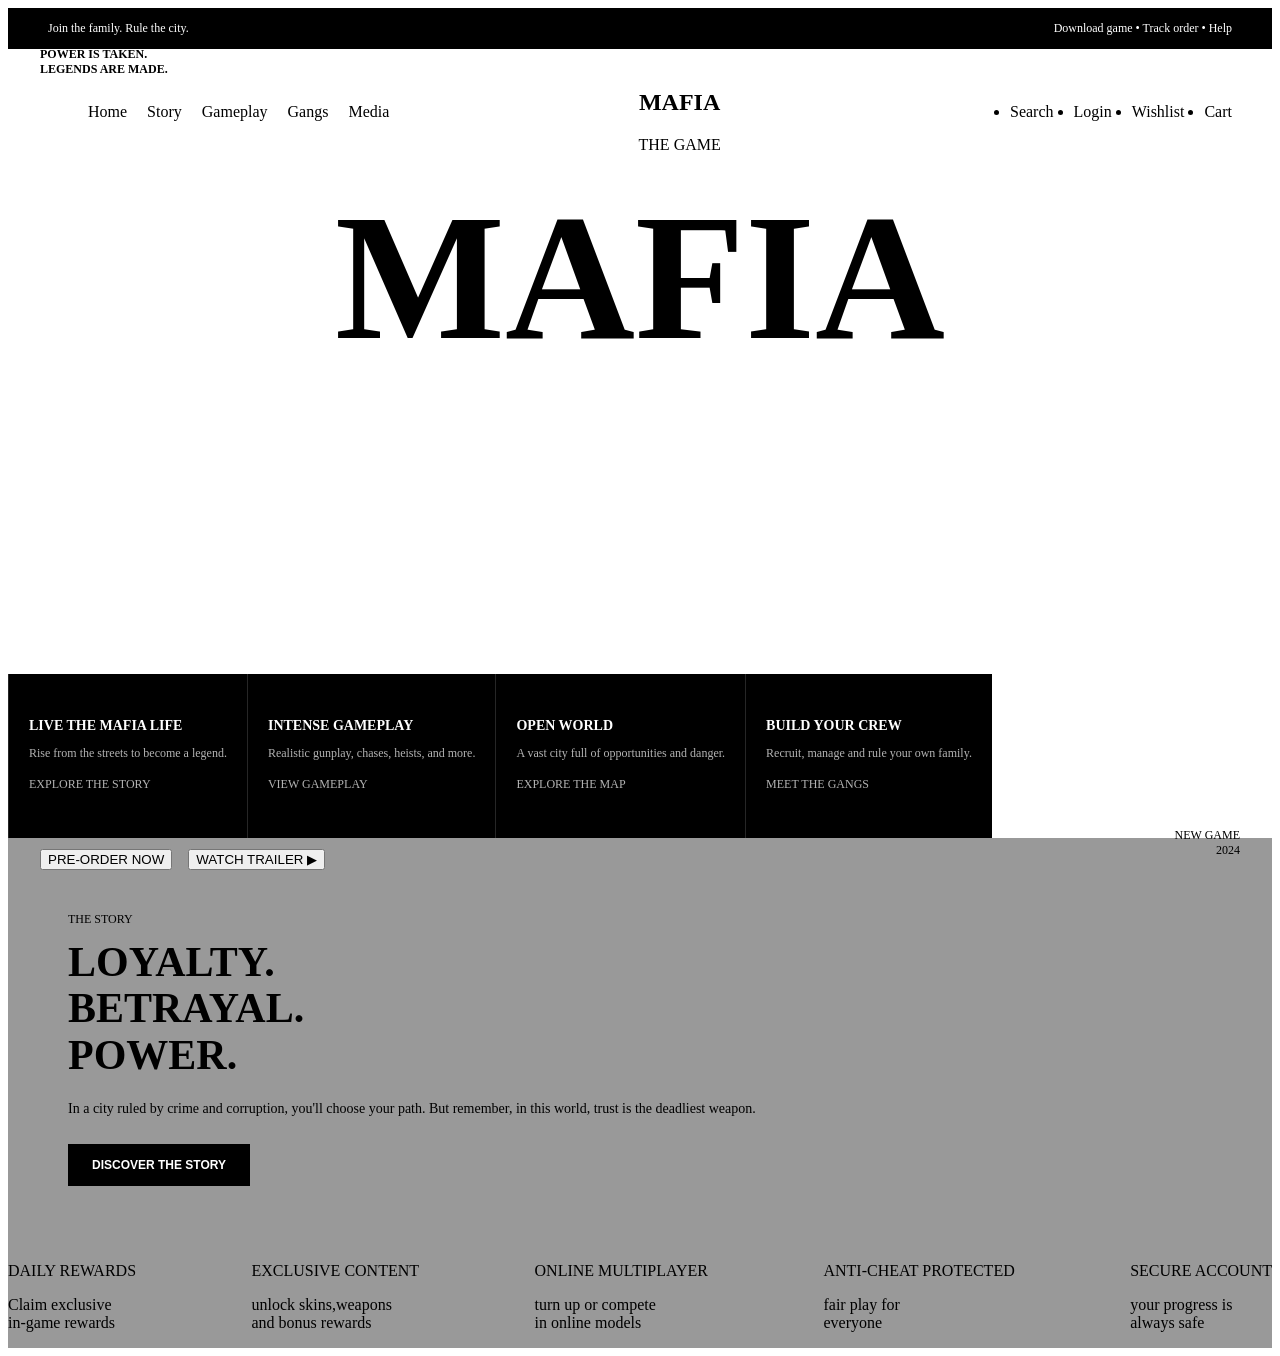
==== index.html @ 6b1ad211 "Prepare Mafia site for GitHub Pages" ====
<!DOCTYPE html>
<html lang="en">
<head>
    <meta charset="UTF-8">
    <meta name="viewport" content="width=device-width, initial-scale=1.0">
    <meta http-equiv="refresh" content="0; url=Mafia%20website/indexm.html">
    <title>Mafia</title>
    <script>window.location.replace('Mafia%20website/indexm.html');</script>
</head>
<body></body>

  </body>
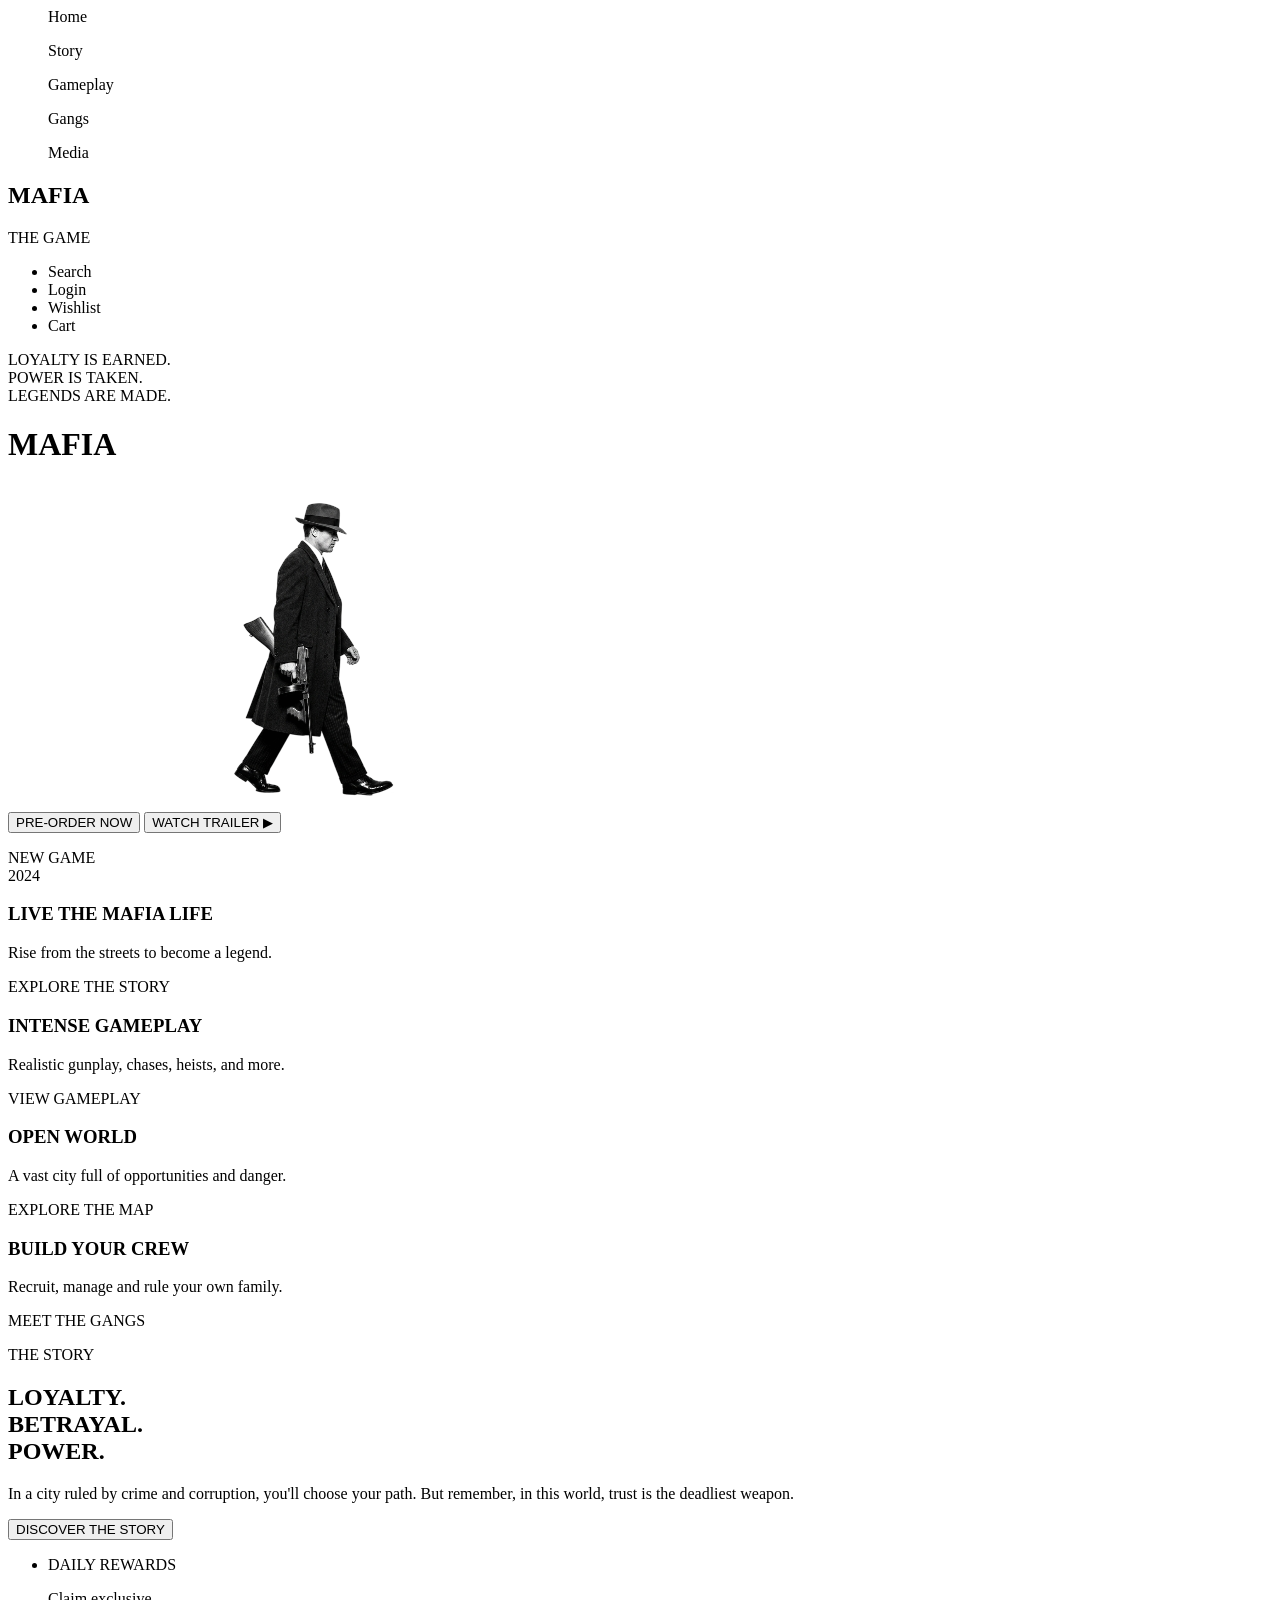
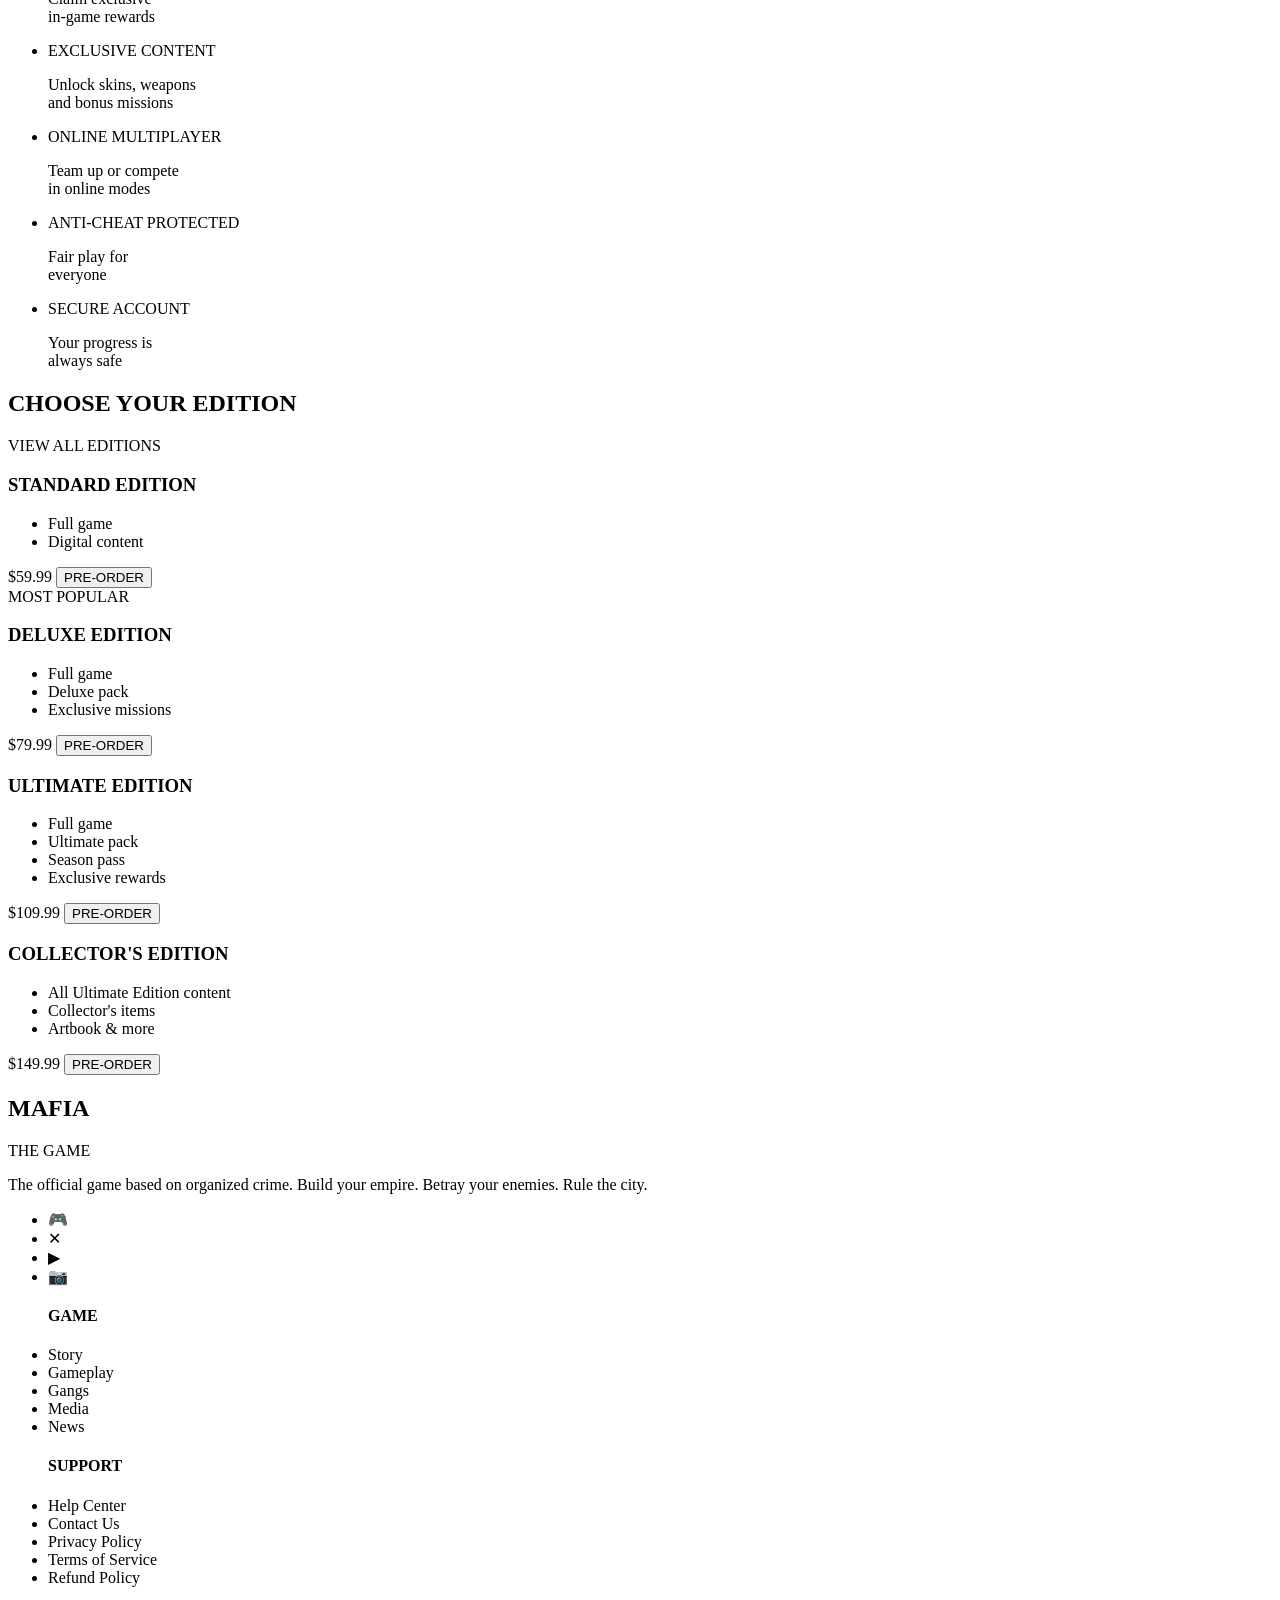
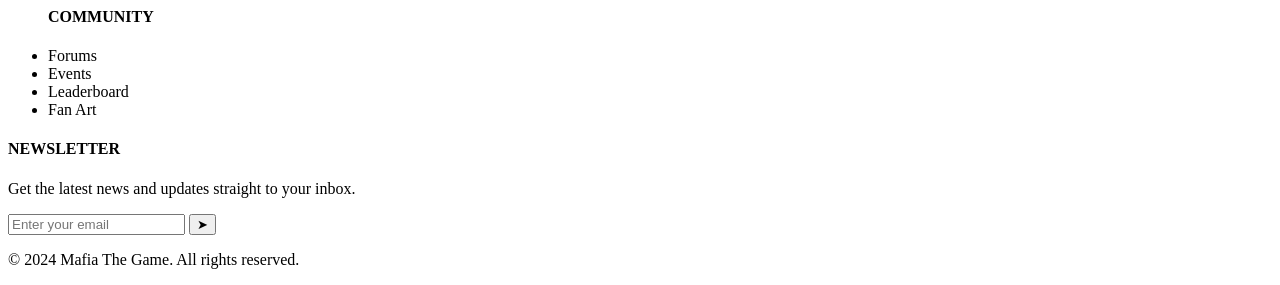
==== commit e917e121: "Move website files to project root" ====
--- a/index.html
+++ b/index.html
@@ -1,12 +1,270 @@
-<!DOCTYPE html>
 <html lang="en">
 <head>
-    <meta charset="UTF-8">
-    <meta name="viewport" content="width=device-width, initial-scale=1.0">
-    <meta http-equiv="refresh" content="0; url=Mafia%20website/indexm.html">
-    <title>Mafia</title>
-    <script>window.location.replace('Mafia%20website/indexm.html');</script>
+  <meta charset="UTF-8">
+  <meta name="viewport" content="width=device-width, initial-scale=1.0">
+  <title>MAFIA WEBSITE</title>
+  <link rel="stylesheet" href="stylemt.css">
+  <link rel="preconnect" href="https://fonts.googleapis.com">
+<link rel="preconnect" href="https://fonts.gstatic.com" crossorigin>
+<link href="https://fonts.googleapis.com/css2?family=Roboto:ital,wght@0,100..900;1,100..900&display=swap" rel="stylesheet">
 </head>
-<body></body>
-
-  </body>+<body>
+
+<header>
+<!--NAV SECTION -->
+  <nav>
+    <ul class="nav-items">
+      <p>Home</p>
+      <p>Story</p>
+      <p>Gameplay</p>
+      <p>Gangs</p>
+      <p>Media</p>
+    </ul>
+
+    <div class="logo">
+    <h1>MAFIA</h1>
+      <span>THE GAME</span>
+      </div>
+
+    <ul class="nav-icons">
+      <li>Search</li>
+      <li>Login</li>
+      <li>Wishlist</li>
+      <li>Cart</li>
+    </ul>
+  </nav>
+<!--HERO SECTION -->
+  <div class="hero">
+     <div class="hero-text"> 
+      <p>LOYALTY IS EARNED.<br>POWER IS TAKEN.<br>LEGENDS ARE MADE.</p>
+    </div>
+    <h1 class="hero-title">MAFIA</h1>
+    <img src="6ce54f5b-a9f6-4060-be61-61be4fbfde35_removalai_preview.png" alt="Mafia man picture">
+    <div class="hero-buttons">
+      <button class="first-button">PRE-ORDER NOW</button>
+      <button class="second-button">WATCH TRAILER ▶</button>
+    </div>
+    <div class="hero-badge">
+      <p>NEW GAME<br>2024</p>
+    </div>
+  </div>
+</header>
+
+<!--FEATURES SECTION -->
+<section class="features">
+
+  <article class="feature-card">
+    <div class="card-img card-img-1"></div>
+    <div class="card-overlay"></div>
+    <div class="features-text">
+      <h3>LIVE THE MAFIA LIFE</h3>
+      <p>Rise from the streets to become a legend.</p>
+      <p>EXPLORE THE STORY</p>
+    </div>
+  </article>
+
+  <article class="feature-card">
+    <div class="card-img card-img-2"></div>
+    <div class="card-overlay"></div>
+    <div class="features-text">
+      <h3>INTENSE GAMEPLAY</h3>
+      <p>Realistic gunplay, chases, heists, and more.</p>
+      <p>VIEW GAMEPLAY</p>
+    </div>
+  </article>
+
+  <article class="feature-card">
+    <div class="card-img card-img-3"></div>
+    <div class="card-overlay"></div>
+    <div class="features-text">
+      <h3>OPEN WORLD</h3>
+      <p>A vast city full of opportunities and danger.</p>
+      <p>EXPLORE THE MAP</p>
+    </div>
+  </article>
+
+  <article class="feature-card">
+    <div class="card-img card-img-4"></div>
+    <div class="card-overlay"></div>
+    <div class="features-text">
+      <h3>BUILD YOUR CREW</h3>
+      <p>Recruit, manage and rule your own family.</p>
+      <p>MEET THE GANGS</p>
+    </div>
+  </article>
+
+</section>
+
+<!-- STORY SECTION-->
+<section class="story">
+  <div class="story-text">
+    <p class="label">THE STORY</p>
+    <h2>LOYALTY.<br>BETRAYAL.<br>POWER.</h2>
+    <p>In a city ruled by crime and corruption, you'll choose your path. But remember, in this world, trust is the deadliest weapon.</p>
+    <button>DISCOVER THE STORY</button>
+  </div>
+  <div class="story-image"></div>
+</section>
+
+
+<!--PERKS SECTION-->
+<ul class="perks">
+
+  <li class="perk">
+    <p>DAILY REWARDS</p>
+    <p>Claim exclusive<br>in-game rewards</p>
+  </li>
+
+  <li class="perk">
+    <p>EXCLUSIVE CONTENT</p>
+    <p>Unlock skins, weapons<br>and bonus missions</p>
+  </li>
+
+  <li class="perk">
+    <p>ONLINE MULTIPLAYER</p>
+    <p>Team up or compete<br>in online modes</p>
+  </li>
+
+  <li class="perk">
+    <p>ANTI-CHEAT PROTECTED</p>
+    <p>Fair play for<br>everyone</p>
+  </li>
+
+  <li class="perk">
+    <p>SECURE ACCOUNT</p>
+    <p>Your progress is<br>always safe</p>
+  </li>
+
+</ul>
+
+
+<!--EDITIONS SECTION-->
+<section class="editions">
+  <header class="editions-header">
+    <h2>CHOOSE YOUR EDITION</h2>
+    <p class="link">VIEW ALL EDITIONS</p>
+  </header>
+
+  <div class="edition-cards">
+
+    <article class="edition-card">
+      <div class="edition-img edition-img-1"></div>
+      <h3>STANDARD EDITION</h3>
+      <ul>
+        <li>Full game</li>
+        <li>Digital content</li>
+      </ul>
+      <div class="edition-footer">
+        <span class="price">$59.99</span>
+        <button>PRE-ORDER</button>
+      </div>
+    </article>
+
+    <article class="edition-card">
+      <div class="badge">MOST POPULAR</div>
+      <div class="edition-img edition-img-2"></div>
+      <h3>DELUXE EDITION</h3>
+      <ul>
+        <li>Full game</li>
+        <li>Deluxe pack</li>
+        <li>Exclusive missions</li>
+      </ul>
+      <div class="edition-footer">
+        <span class="price">$79.99</span>
+        <button>PRE-ORDER</button>
+      </div>
+    </article>
+
+    <article class="edition-card">
+      <div class="edition-img edition-img-3"></div>
+      <h3>ULTIMATE EDITION</h3>
+      <ul>
+        <li>Full game</li>
+        <li>Ultimate pack</li>
+        <li>Season pass</li>
+        <li>Exclusive rewards</li>
+      </ul>
+      <div class="edition-footer">
+        <span class="price">$109.99</span>
+        <button>PRE-ORDER</button>
+      </div>
+    </article>
+
+    <article class="edition-card">
+      <div class="edition-img edition-img-4"></div>
+      <h3>COLLECTOR'S EDITION</h3>
+      <ul>
+        <li>All Ultimate Edition content</li>
+        <li>Collector's items</li>
+        <li>Artbook &amp; more</li>
+      </ul>
+      <div class="edition-footer">
+        <span class="price">$149.99</span>
+        <button>PRE-ORDER</button>
+      </div>
+    </article>
+
+  </div>
+</section>
+
+<footer>
+
+  <div class="footer-brand">
+    <h2>MAFIA</h2>
+    <span>THE GAME</span>
+    <p>The official game based on organized crime. Build your empire. Betray your enemies. Rule the city.</p>
+
+    <ul class="footer-socials">
+      <li>🎮</li>
+      <li> ✕ </li>
+      <li> ▶ </li>
+      <li> 📷 </li>
+    </ul>
+  </div>
+
+  <nav class="footer-column">
+    <ul>
+      <h4>GAME</h4>
+      <li>Story</li>
+      <li>Gameplay</li>
+      <li>Gangs</li>
+      <li>Media</li>
+      <li>News</li>
+    </ul>
+  </nav>
+
+  <nav class="footer-column">
+    <ul>
+      <h4>SUPPORT</h4>
+      <li>Help Center</li>
+      <li>Contact Us</li>
+      <li>Privacy Policy</li>
+      <li>Terms of Service</li>
+      <li>Refund Policy</li>
+    </ul>
+  </nav>
+
+  <nav class="footer-column">
+    <ul>
+      <h4>COMMUNITY</h4>
+      <li>Forums</li>
+      <li>Events</li>
+      <li>Leaderboard</li>
+      <li>Fan Art</li>
+    </ul>
+  </nav>
+
+  <div class="footer-newsletter">
+    <h4>NEWSLETTER</h4>
+    <p>Get the latest news and updates straight to your inbox.</p>
+    <form class="newsletter-input">
+      <input type="email" placeholder="Enter your email">
+      <button type="submit" aria-label="Subscribe">➤</button>
+    </form>
+  </div>
+
+  <div class="footer-bottom">
+    <p>&copy; 2024 Mafia The Game. All rights reserved.</p>
+  </div>
+
+</footer>
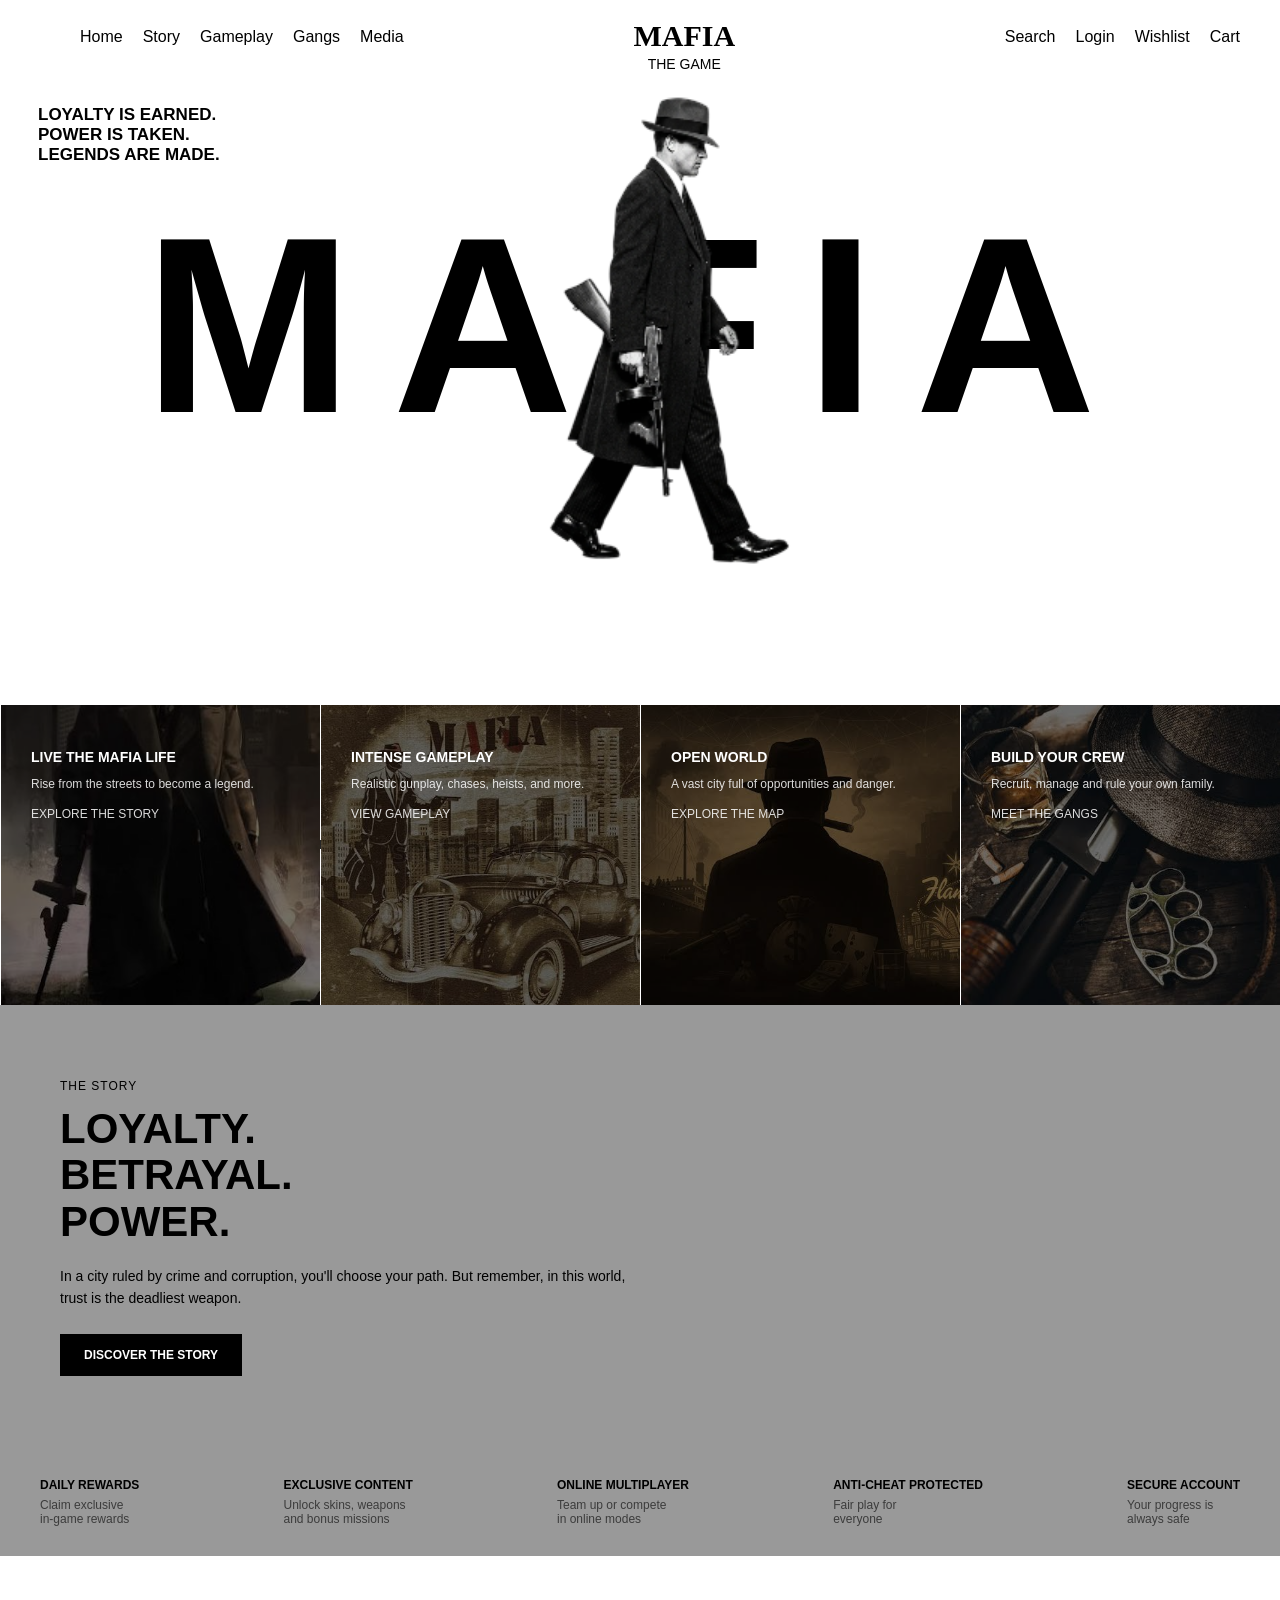
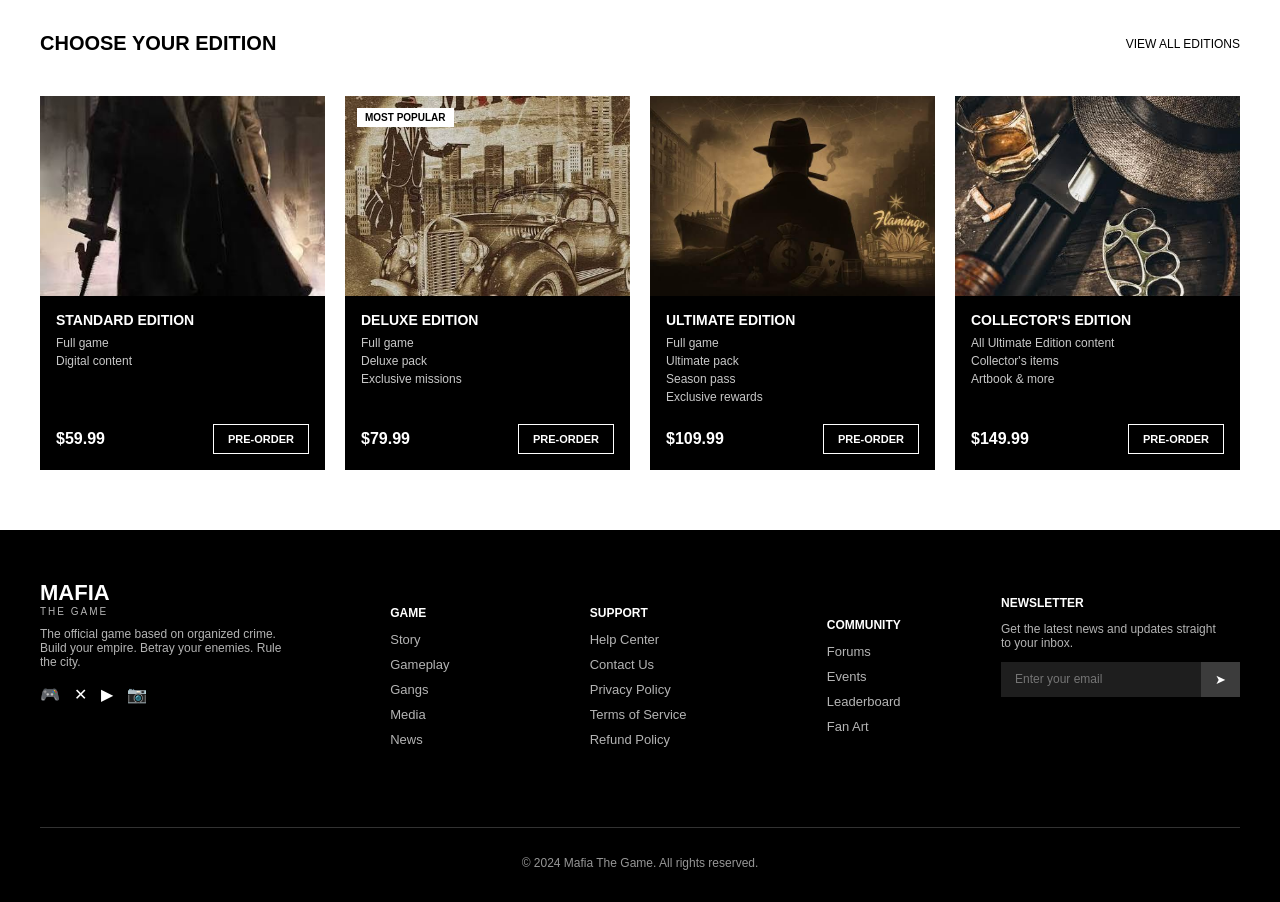
==== commit e44908dc: "Update index.html" ====
--- a/index.html
+++ b/index.html
@@ -3,7 +3,7 @@
   <meta charset="UTF-8">
   <meta name="viewport" content="width=device-width, initial-scale=1.0">
   <title>MAFIA WEBSITE</title>
-  <link rel="stylesheet" href="stylemt.css">
+  <link rel="stylesheet" href="style.css">
   <link rel="preconnect" href="https://fonts.googleapis.com">
 <link rel="preconnect" href="https://fonts.gstatic.com" crossorigin>
 <link href="https://fonts.googleapis.com/css2?family=Roboto:ital,wght@0,100..900;1,100..900&display=swap" rel="stylesheet">
@@ -267,4 +267,4 @@
     <p>&copy; 2024 Mafia The Game. All rights reserved.</p>
   </div>
 
-</footer>+</footer>
--- a/style.css
+++ b/style.css
@@ -0,0 +1,533 @@
+
+body{
+  margin: 0;
+  font-family: "Roboto", sans-serif;
+  font-optical-sizing: auto;
+}
+
+ .top-bar p {
+  justify-content: space-between;
+
+ }
+  .top-bar {
+  display: flex;
+  justify-content: space-between;
+  padding: 8px 40px;
+  font-size: 12px;
+  background-color: black;
+  color: rgb(255, 255, 255);
+  line-height: 0.1;
+} 
+
+nav {
+  display: flex;
+  justify-content: space-between;
+  align-items: center;
+  padding: 10px 40px;
+}
+
+.nav-items, .nav-icons {
+  display: flex;
+  gap: 20px;
+  cursor:pointer;
+ margin-top:2px;
+}
+
+.nav-items li, .nav-icons li {
+  list-style: none;
+  color: black;
+}
+
+.logo  {
+  text-align: center; 
+
+}
+.logo span{
+  font-size: 14px;
+  color: black;
+ 
+}
+.logo h1 {
+  font-size: 30px;
+  margin:3px;
+  font-family: 'Rockwell (Bold)'; 
+} 
+
+.hero {
+  height: 600px;
+  text-align: center;
+
+}
+
+.hero-title {
+  font-size: 250px;
+  font-weight: 900;
+  margin: 0;
+  text-align: center;
+  letter-spacing: 40px;
+
+ 
+} 
+
+.hero-image {
+  height: 100%;
+}
+
+.hero img {
+  margin-top: -400px;
+  width: 900px;
+  height: 520px;
+  margin-right: -41px;
+}
+
+.hero-title {
+  font-size: 250px;
+  font-weight: 900;
+  margin: 0;
+  text-align: center;
+  letter-spacing: 40px;
+} 
+.logo  {
+  text-align: center; 
+
+}
+.logo span{
+  font-size: 14px;
+  color: black;
+ 
+}
+.logo h1 {
+  font-size: 30px;
+  margin:3px;
+  font-family: 'Rockwell (Bold)'; 
+} 
+
+.hero {
+  height: 600px;
+  text-align: center;
+}
+
+.hero-title {
+  font-size: 250px;
+  font-weight: 900;
+  margin: 0;
+  text-align: center;
+  letter-spacing: 40px;
+
+ 
+} 
+
+.hero-image {
+  height: 100%;
+}
+
+.hero img {
+  margin-top: -400px;
+  width: 900px;
+  height: 520px;
+  margin-right: -41px;
+}
+
+.hero-text p{
+  margin-left: 38px;
+}
+.hero-text {
+  top: 20px;
+  left: 40px;
+  text-align: left;
+  font-size: 17px;
+  font-weight: bold;
+}
+.hero img-src {
+  position: absolute;
+  top: 0;
+  left: 0;
+  width: 100%;
+  height: 100%;
+  object-fit: cover; 
+}                      
+.hero-buttons {
+  position: absolute;
+  bottom: 30px;
+  left: 40px;
+  display: flex;
+  gap: 16px;
+}
+   .hero .hero-buttons .first-button {
+  background-color: rgb(24, 1, 1);
+  color: rgb(229, 226, 226);
+  border: none;
+  padding: 18px 30px;
+  font-size: 12px;
+  font-weight: bold;
+}
+
+ .hero .hero-buttons .second-button {
+  color:black;
+  border: none;
+  padding: 14px 24px;
+  font-size: 12px;
+  font-weight: bold;
+  background-color: rgb(255, 255, 255); 
+  
+}
+.hero-badge {
+  position: absolute;
+  bottom: 30px;
+  right: 40px;
+  text-align: right;
+  font-size: 12px;
+} 
+
+
+.features {
+  display: flex;
+}
+
+.feature-card {
+  position: relative;
+  height: 300px;
+  width: 25%;
+  overflow: hidden;
+  border-left: 1px solid rgba(255, 255, 255, 0.15);
+}
+
+.card-img {
+  position: absolute;
+  top: 0;
+  left: 0;
+  width: 100%;
+  height: 100%;
+  background-size: cover;
+  background-position: center;
+  z-index: 1;
+}
+
+.card-img-1 { background-image: url("images/Mafia N.jpg"); }
+.card-img-2 { background-image: url("images/Mafia n2.jpg"); }
+.card-img-3 { background-image: url("images/Mafia n3.jpg"); }
+.card-img-4 { background-image: url("images/Mafia n4.jpg"); }
+
+.card-overlay {
+  position: absolute;
+  top: 0;
+  left: 0;
+  width: 100%;
+  height: 100%;
+  background-color: rgba(0, 0, 0, 0.55);
+  z-index: 2;
+}
+
+.features-text {
+  position: relative;
+  z-index: 3;
+  padding: 30px;
+  color: white;
+}
+
+.features-text h3 {
+  font-size: 14px;
+  margin-bottom: 8px;
+}
+
+.features-text p {
+  font-size: 12px;
+  margin-bottom: 16px;
+  color: rgba(255, 255, 255, 0.85);
+}
+
+
+/* story edit */
+.story {
+  display: flex;
+  align-items: center;
+  background-color: rgb(153, 153, 153);
+}
+
+.story-text {
+  flex: 1;
+  padding: 60px;
+}
+
+.story-text .label {
+  font-size: 12px;
+  letter-spacing: 1px;
+  margin-bottom: 10px;
+}
+
+.story-text h2 {
+  font-size: 42px;
+  line-height: 1.1;
+  margin: 0 0 20px 0;
+}
+
+.story-text p {
+  font-size: 14px;
+  line-height: 1.6;
+  margin-bottom: 24px;
+}
+
+.story-text button {
+  background-color: black;
+  color: white;
+  border: none;
+  padding: 14px 24px;
+  font-size: 12px;
+  font-weight: bold;
+ 
+}
+
+.story-image {
+  flex: 1;
+  height: 400px;
+  background-image: url("images/story-man.jpg");
+  background-size: cover;
+  background-position: center;
+}
+
+.perks {
+  display: flex;
+  justify-content: space-between;
+  align-items: center;
+  list-style: none;
+  background-color: rgb(153, 153, 153);
+  padding: 30px 40px;
+  margin: 0;
+  gap: 12px;
+}
+
+.perk p:first-child {
+  font-size: 12px;
+  font-weight: bold;
+  margin-bottom: 6px;
+}
+
+.perk p:last-child {
+  font-size: 12px;
+  color: rgb(60, 60, 60);
+  margin: 0;
+}
+
+/* editions edit */
+.editions {
+  padding: 60px 40px;
+}
+
+.editions-header {
+  display: flex;
+  justify-content: space-between;
+  align-items: center;
+  margin-bottom: 24px;
+}
+
+.editions-header h2 {
+  font-size: 20px;
+}
+
+.editions-header .link {
+  font-size: 12px;
+  text-decoration: none;
+  color: black;
+}
+
+.edition-cards {
+  display: flex;
+  gap: 20px;
+}
+
+.edition-card {
+  /* new */
+  flex: 1;
+  display: flex;
+  flex-direction: column;
+  background-color: black;
+  color: white;
+  position: relative;
+}
+
+.edition-img {
+  width: 100%;
+  height: 200px;
+  background-size: cover;
+  background-position: center;
+}
+
+.edition-img-1 { background-image: url("images/Mafia N.jpg"); }
+.edition-img-2 { background-image: url("images/Mafia\ n2.jpg"); }
+.edition-img-3 { background-image: url("images/Mafia\ n3.jpg"); }
+.edition-img-4 { background-image: url("images/Mafia\ n4.jpg"); }
+
+.badge {
+  /* new */
+  position: absolute;
+  top: 12px;
+  left: 12px;
+  background-color: white;
+  color: black;
+  font-size: 10px;
+  font-weight: bold;
+  padding: 4px 8px;
+  /* new */
+  z-index: 1; 
+}
+
+.edition-card h3 {
+  font-size: 14px;
+  margin: 16px 16px 8px 16px;
+}
+
+.edition-card ul {
+  list-style: none;
+  margin: 0 16px 16px 16px;
+  padding: 0;
+  font-size: 12px;
+  color: rgb(200, 200, 200);
+}
+
+.edition-card ul li {
+  margin-bottom: 4px;
+}
+.edition-footer {
+  display: flex;
+  justify-content: space-between;
+  align-items: center;
+  margin: 0 16px 16px 16px;
+  margin-top: auto;
+}
+
+.edition-footer .price {
+  font-size: 16px;
+  font-weight: bold;
+}
+
+.edition-footer button {
+  background-color: black;
+  border: 1px solid white;
+  color: white;
+  padding: 8px 14px;
+  font-size: 11px;
+  font-weight: bold;
+  cursor: pointer;
+}
+
+.edition-footer {
+  display: flex;
+  justify-content: space-between;
+  align-items: center;
+  margin: 0 16px 16px 16px;
+  margin-top: auto;
+}
+
+.edition-footer .price {
+  font-size: 16px;
+  font-weight: bold;
+}
+
+.edition-footer button {
+  background-color: black;
+  border: 1px solid white;
+  color: white;
+  padding: 8px 14px;
+  font-size: 11px;
+  font-weight: bold;
+  cursor: pointer;
+}
+/* footer edit */
+
+footer {
+  display: flex;
+  justify-content: space-between;
+  flex-wrap: wrap;
+  gap: 30px;
+  background-color: black;
+  color: white;
+  padding: 50px 40px 20px 40px;
+}
+
+.footer-brand h2 {
+  margin: 0;
+  font-size: 22px;
+}
+
+.footer-brand span {
+  font-size: 10px;
+  letter-spacing: 2px;
+  color: rgb(180, 180, 180);
+}
+
+.footer-brand p {
+  font-size: 12px;
+  color: rgb(180, 180, 180);
+  max-width: 250px;
+  margin-top: 10px;
+}
+
+.footer-socials {
+  display: flex;
+  gap: 14px;
+  list-style: none;
+  padding: 0;
+  margin-top: 16px;
+}
+
+.footer-socials a {
+  color: rgb(200, 200, 200);
+  text-decoration: none;
+  font-size: 16px;
+}
+
+.footer-column h4,
+.footer-newsletter h4 {
+  font-size: 12px;
+  margin-bottom: 12px;
+}
+
+.footer-column ul {
+  list-style: none;
+  padding: 0;
+  margin: 0;
+}
+
+.footer-column ul li {
+  font-size: 13px;
+  color: rgb(180, 180, 180);
+  margin-bottom: 10px;
+}
+
+.footer-newsletter p {
+  font-size: 12px;
+  color: rgb(180, 180, 180);
+  margin-bottom: 12px;
+  max-width: 220px;
+}
+
+.newsletter-input {
+  display: flex;
+}
+
+.newsletter-input input {
+  background-color: rgb(30, 30, 30);
+  border: none;
+  color: white;
+  padding: 10px 14px;
+  font-size: 12px;
+  width: 200px;
+}
+
+.newsletter-input button {
+  background-color: rgb(60, 60, 60);
+  border: none;
+  color: white;
+  padding: 10px 14px;
+  cursor: pointer;
+}
+
+.footer-bottom {
+  width: 100%;
+  text-align: center;
+  border-top: 1px solid rgb(50, 50, 50);
+  margin-top: 30px;
+  padding-top: 16px;
+  font-size: 12px;
+  color: rgb(150, 150, 150);
+}
